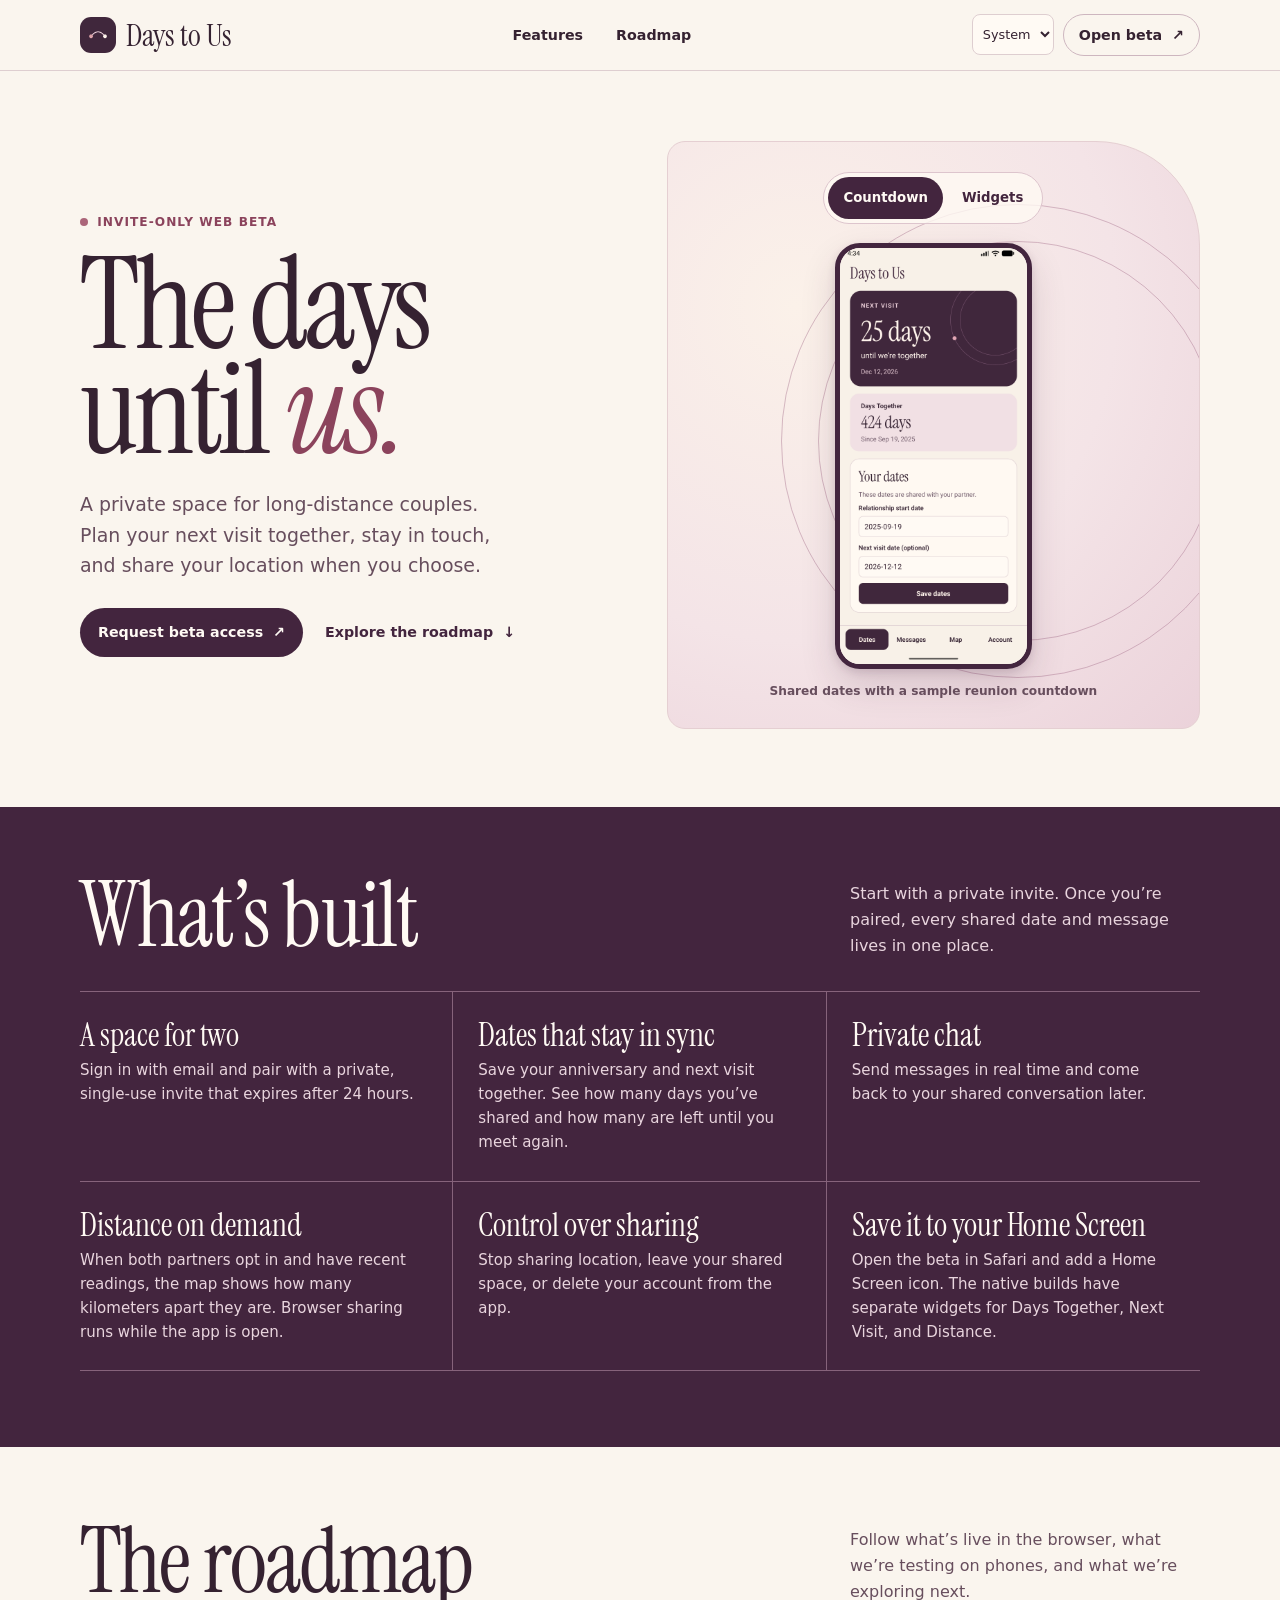
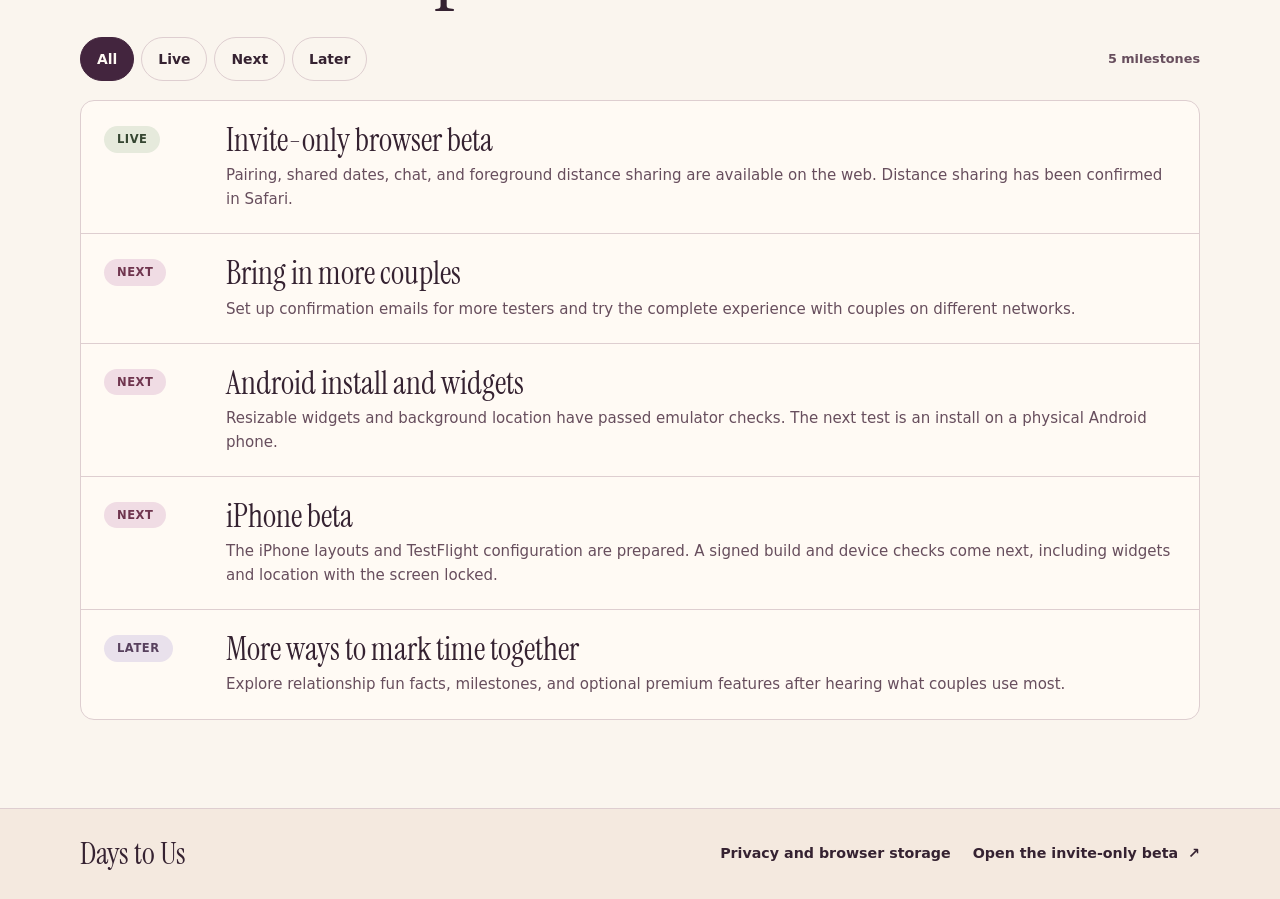
==== index.html @ bbaaae5e "Publish the Days to Us roadmap" ====
<!doctype html>
<html lang="en">
<head>
  <meta charset="utf-8">
  <meta http-equiv="Content-Security-Policy" content="default-src 'none'; script-src 'self'; style-src 'self'; img-src 'self'; font-src 'self'; base-uri 'none'; form-action 'none'">
  <meta name="referrer" content="no-referrer">
  <meta name="viewport" content="width=device-width, initial-scale=1">
  <meta name="description" content="Days to Us is a private space for long-distance couples. See what’s in the beta, what we’ve tested, and what comes next.">
  <meta name="theme-color" content="#faf5ee">
  <title>Days to Us · Project roadmap</title>
  <link rel="icon" href="assets/icon.png">
  <link rel="stylesheet" href="styles.css">
  <script src="roadmap.js" defer></script>
</head>
<body>
  <a class="skip-link" href="#main">Skip to content</a>
  <header class="site-header">
    <div class="shell site-header-inner">
      <a class="brand" href="#top"><img src="assets/icon.png" width="36" height="36" alt="">Days to Us</a>
      <nav aria-label="Main navigation">
        <a href="#built">Features</a>
        <a href="#roadmap">Roadmap</a>
      </nav>
      <div class="header-actions">
        <select class="appearance" aria-label="Appearance" hidden>
          <option value="system">System</option>
          <option value="light">Light</option>
          <option value="dark">Dark</option>
        </select>
        <a class="header-link" href="https://days-to-us-beta.pages.dev/">Open beta <span aria-hidden="true">↗</span></a>
      </div>
    </div>
  </header>

  <main id="main">
    <section class="hero shell" id="top" aria-labelledby="intro">
      <div class="hero-copy">
        <p class="eyebrow"><span class="live-dot" aria-hidden="true"></span> Invite-only web beta</p>
        <h1 id="intro">The days<br>until <em>us.</em></h1>
        <p class="intro">A private space for long-distance couples. Plan your next visit together, stay in touch, and share your location when you choose.</p>
        <div class="hero-links">
          <a class="button" href="mailto:yrntotstmmy2d7s@gmail.com?subject=Days%20to%20Us%20closed%20beta%20request&amp;body=Hi%20Days%20to%20Us%2C%0D%0A%0D%0AI'd%20like%20to%20request%20access%20to%20the%20closed%20beta.%0D%0A%0D%0ASign-up%20email%3A%0D%0APhone%20(iPhone%20or%20Android)%3A%0D%0A%0D%0AThanks!">Request beta access <span aria-hidden="true">↗</span></a>
          <a class="simple-link" href="#roadmap">Explore the roadmap <span aria-hidden="true">↓</span></a>
        </div>
      </div>
      <div class="hero-visual" role="region" aria-label="Product preview">
        <div class="rings" aria-hidden="true"><span></span><span></span></div>
        <div class="preview-controls" data-preview-controls role="group" aria-label="Choose a product preview" hidden>
          <button type="button" data-preview="countdown" aria-controls="preview-countdown" aria-pressed="true">Countdown</button>
          <button type="button" data-preview="widgets" aria-controls="preview-widgets" aria-pressed="false">Widgets</button>
        </div>
        <figure class="preview-panel" id="preview-countdown" data-preview-panel="countdown">
          <div class="phone">
            <img src="assets/countdown.png" alt="The Days to Us home screen with a 25-day reunion countdown, 424 days together, and shared date controls." width="1080" height="2400" fetchpriority="high">
          </div>
          <figcaption>Shared dates with a sample reunion countdown</figcaption>
        </figure>
        <figure class="preview-panel" id="preview-widgets" data-preview-panel="widgets" hidden>
          <div class="phone">
            <img src="assets/widgets.png" alt="Android Home Screen with compact Days Together and expanded Next Visit widgets, both showing sample dates." width="1080" height="2400" loading="lazy" decoding="async">
          </div>
          <figcaption>Resizable widgets in the Android development build</figcaption>
        </figure>
      </div>
    </section>

    <section class="built" id="built" aria-labelledby="built-title">
      <div class="shell">
        <div class="section-title">
          <h2 id="built-title">What’s built</h2>
          <p>Start with a private invite. Once you’re paired, every shared date and message lives in one place.</p>
        </div>
        <div class="feature-grid">
          <article><h3>A space for two</h3><p>Sign in with email and pair with a private, single-use invite that expires after 24 hours.</p></article>
          <article><h3>Dates that stay in sync</h3><p>Save your anniversary and next visit together. See how many days you’ve shared and how many are left until you meet again.</p></article>
          <article><h3>Private chat</h3><p>Send messages in real time and come back to your shared conversation later.</p></article>
          <article><h3>Distance on demand</h3><p>When both partners opt in and have recent readings, the map shows how many kilometers apart they are. Browser sharing runs while the app is open.</p></article>
          <article><h3>Control over sharing</h3><p>Stop sharing location, leave your shared space, or delete your account from the app.</p></article>
          <article><h3>Save it to your Home Screen</h3><p>Open the beta in Safari and add a Home Screen icon. The native builds have separate widgets for Days Together, Next Visit, and Distance.</p></article>
        </div>
      </div>
    </section>

    <section class="roadmap shell" id="roadmap" aria-labelledby="roadmap-title">
      <div class="section-title">
        <h2 id="roadmap-title">The roadmap</h2>
        <p>Follow what’s live in the browser, what we’re testing on phones, and what we’re exploring next.</p>
      </div>
      <div class="roadmap-toolbar">
        <div class="filters" role="group" aria-label="Filter roadmap" hidden>
          <button type="button" data-filter="all" aria-pressed="true">All</button>
          <button type="button" data-filter="live" aria-pressed="false">Live</button>
          <button type="button" data-filter="next" aria-pressed="false">Next</button>
          <button type="button" data-filter="later" aria-pressed="false">Later</button>
        </div>
        <p class="filter-count" role="status"></p>
      </div>
      <div class="roadmap-list">
        <article class="milestone" data-stage="live">
          <span class="stage stage-live">Live</span>
          <div><h3>Invite-only browser beta</h3><p>Pairing, shared dates, chat, and foreground distance sharing are available on the web. Distance sharing has been confirmed in Safari.</p></div>
        </article>
        <article class="milestone" data-stage="next">
          <span class="stage stage-next">Next</span>
          <div><h3>Bring in more couples</h3><p>Set up confirmation emails for more testers and try the complete experience with couples on different networks.</p></div>
        </article>
        <article class="milestone" data-stage="next">
          <span class="stage stage-next">Next</span>
          <div><h3>Android install and widgets</h3><p>Resizable widgets and background location have passed emulator checks. The next test is an install on a physical Android phone.</p></div>
        </article>
        <article class="milestone" data-stage="next">
          <span class="stage stage-next">Next</span>
          <div><h3>iPhone beta</h3><p>The iPhone layouts and TestFlight configuration are prepared. A signed build and device checks come next, including widgets and location with the screen locked.</p></div>
        </article>
        <article class="milestone" data-stage="later">
          <span class="stage stage-later">Later</span>
          <div><h3>More ways to mark time together</h3><p>Explore relationship fun facts, milestones, and optional premium features after hearing what couples use most.</p></div>
        </article>
      </div>
    </section>
  </main>

  <footer class="site-footer">
    <div class="shell footer-inner">
      <a class="brand" href="#top">Days to Us</a>
      <div class="footer-links">
        <a class="footer-beta" href="privacy.html">Privacy and browser storage</a>
        <a class="footer-beta" href="https://days-to-us-beta.pages.dev/">Open the invite-only beta <span aria-hidden="true">↗</span></a>
      </div>
    </div>
  </footer>
</body>
</html>
---- styles.css ----
@font-face {
  font-family: 'Instrument Serif';
  src: url('assets/instrument-serif.ttf') format('truetype');
  font-style: normal;
  font-display: swap;
}

@font-face {
  font-family: 'Instrument Serif';
  src: url('assets/instrument-serif-italic.ttf') format('truetype');
  font-style: italic;
  font-display: swap;
}

:root {
  color-scheme: light;
  --paper: #faf5ee;
  --light: #fffaf4;
  --ink: #352231;
  --plum: #43253e;
  --rose: #8b435c;
  --muted: #674e5d;
  --line: #deced0;
  --on-plum: #fffaf4;
  --display: 'Instrument Serif', Georgia, serif;
  background: var(--paper);
  color: var(--ink);
  font-family: Inter, system-ui, -apple-system, sans-serif;
  line-height: 1.6;
}

:root[data-theme='dark'] {
  color-scheme: dark;
  --paper: #17141c;
  --light: #211c28;
  --ink: #f3e8f2;
  --plum: #603d63;
  --rose: #e4a9c7;
  --muted: #c7b5cb;
  --line: #503f56;
}

* { box-sizing: border-box; }
html { scroll-behavior: smooth; }
body { margin: 0; }
section[id] { scroll-margin-top: 98px; }
img { display: block; max-width: 100%; }
a { color: inherit; }
button { font: inherit; }
[hidden] { display: none !important; }
:focus-visible { outline: 3px solid #a65b73; outline-offset: 4px; }
::selection { color: var(--plum); background: #edced9; }

.shell { width: min(1120px, calc(100% - 64px)); margin-inline: auto; }
.skip-link { position: fixed; top: 12px; left: 12px; transform: translateY(-160%); z-index: 3; background: var(--light); padding: 12px; }
.skip-link:focus { transform: none; }
.site-header { position: sticky; top: 0; z-index: 2; border-bottom: 1px solid var(--line); background: #faf5eef5; }
.site-header-inner { display: flex; align-items: center; justify-content: space-between; min-height: 70px; gap: 24px; }
.brand { display: inline-flex; gap: 10px; align-items: center; font: 31px/1 var(--display); text-decoration: none; white-space: nowrap; }
.brand img { border-radius: 11px; }
nav { display: flex; gap: 33px; }
nav a, .header-link, .simple-link, .footer-beta { font-size: .89rem; font-weight: 650; text-decoration: none; white-space: nowrap; }
nav a:hover, .simple-link:hover, .footer-beta:hover { text-decoration: underline; text-underline-offset: .25em; }
.header-link { border: 1px solid #cdb6bf; border-radius: 100px; padding: 9px 15px; }
.header-link:hover { background: #efe0e0; }
.header-actions { display: flex; gap: 9px; align-items: center; }
.appearance { font: inherit; color: var(--ink); background: var(--light); border: 1px solid var(--line); border-radius: 8px; font-size: .8rem; min-height: 41px; padding-inline: 6px; }
.header-link span, .footer-beta span, .hero-links span { margin-left: 5px; }

.hero { display: grid; grid-template-columns: 1fr 1.02fr; gap: clamp(30px, 5vw, 76px); align-items: center; padding-block: 70px 78px; }
.eyebrow { margin: 0 0 21px; color: var(--rose); font-size: .76rem; font-weight: 700; letter-spacing: .085em; text-transform: uppercase; }
.live-dot { display: inline-block; width: 8px; height: 8px; margin-right: 4px; border-radius: 50%; background: #ab6579; }
h1, h2, h3, p { margin-top: 0; }
h1, h2, h3 { font-family: var(--display); font-weight: 400; }
h1 { font-size: clamp(5rem, 10vw, 9.15rem); line-height: .82; letter-spacing: -.033em; margin-bottom: 26px; }
h1 em { color: var(--rose); font-weight: 400; }
.intro { max-width: 420px; color: var(--muted); font-size: clamp(1rem, 1.48vw, 1.24rem); margin-bottom: 28px; }
.hero-links { display: flex; flex-wrap: wrap; gap: 14px 22px; align-items: center; }
.button { display: inline-block; background: var(--plum); color: var(--light); padding: 13px 18px; border-radius: 100px; font-size: .89rem; font-weight: 650; text-decoration: none; transition: background-color 160ms ease; }
.button:hover { background: #603556; }
.simple-link { color: var(--plum); padding-block: 9px; }

.hero-visual {
  min-width: 0;
  min-height: 588px;
  position: relative;
  isolation: isolate;
  display: grid;
  place-items: center;
  align-content: center;
  gap: 19px;
  margin: 0;
  padding: 27px 16px 24px;
  overflow: hidden;
  border: 1px solid #e5cfd2;
  border-radius: 18px 104px 18px 18px;
  background: radial-gradient(ellipse at 24% 28%, #fbf1e9 0, #f4e4e7 56%, #ebd2da 100%);
}
.preview-controls { display: flex; flex-wrap: wrap; justify-content: center; gap: 4px; padding: 4px; border: 1px solid #ddc5cd; border-radius: 100px; background: #fffaf4c9; }
.preview-controls button { min-height: 42px; padding-inline: 15px; border: 0; border-radius: 100px; background: transparent; color: var(--plum); cursor: pointer; font-size: .83rem; font-weight: 650; transition: background-color 160ms ease; }
.preview-controls button[aria-pressed='true'] { color: var(--light); background: var(--plum); }
.preview-controls button:hover:not([aria-pressed='true']) { background: #f1e1e6; }
.preview-panel { display: grid; justify-items: center; gap: 13px; width: 100%; margin: 0; animation: preview-in 220ms ease-out; }
.phone { width: min(197px, 75%); border: 5px solid var(--plum); border-radius: 25px; overflow: hidden; background: var(--paper); box-shadow: 0 16px 35px #43253e29, 0 3px 8px #43253e25; }
.phone img { width: 100%; height: auto; }
.rings { position: absolute; width: 534px; aspect-ratio: 1; left: 66%; top: 51%; transform: translate(-50%,-50%); z-index: -1; pointer-events: none; }
.rings span { position: absolute; inset: 30px; border: 1px solid #a36c896b; border-radius: 50%; }
.rings span:nth-child(2) { inset: 67px; }
.rings::after { content: ''; position: absolute; left: 25%; bottom: 12%; width: 9px; height: 9px; border-radius: 50%; background: #99627b; }
figcaption { font-size: .76rem; font-weight: 600; color: var(--muted); text-align: center; }

@keyframes preview-in {
  from { opacity: 0; transform: translateY(5px); }
  to { opacity: 1; transform: none; }
}

.built { background: var(--plum); color: var(--light); padding-block: 66px 76px; }
.section-title { display: flex; justify-content: space-between; align-items: end; gap: 20px 32px; margin-bottom: 33px; }
.section-title h2 { margin-bottom: 0; font-size: clamp(3.6rem, 7vw, 6rem); line-height: .95; letter-spacing: -.02em; }
.section-title p { max-width: 350px; margin: 0; color: var(--muted); }
.built .section-title p, .feature-grid p { color: #e9d5de; }
.feature-grid { display: grid; grid-template-columns: repeat(3, 1fr); border: solid #86637b; border-width: 1px 0; }
.feature-grid article { padding: 26px 25px; }
.feature-grid article:not(:nth-child(3n)) { border-right: 1px solid #86637b; }
.feature-grid article:nth-child(n+4) { border-top: 1px solid #86637b; }
.feature-grid article:nth-child(3n+1) { padding-left: 0; }
.feature-grid h3, .milestone h3 { margin-bottom: 5px; font-size: 2rem; line-height: 1.1; }
.feature-grid p, .milestone p { margin-bottom: 0; font-size: .94rem; }

.roadmap { padding-block: 72px 88px; }
.roadmap-toolbar { display: flex; align-items: center; justify-content: space-between; flex-wrap: wrap; gap: 10px 16px; margin-bottom: 19px; }
.filters { display: flex; flex-wrap: wrap; align-items: center; gap: 7px; }
.filters button { min-height: 44px; min-width: 54px; border: 1px solid var(--line); border-radius: 100px; cursor: pointer; padding: 6px 16px; font-size: .87rem; font-weight: 650; color: var(--ink); background: transparent; transition: background-color 160ms ease; }
.filters button[aria-pressed='true'] { background: var(--plum); color: var(--light); border-color: var(--plum); }
.filters button:hover:not([aria-pressed='true']) { background: #f0e1e3; }
.filter-count { color: var(--muted); font-size: .8rem; font-weight: 600; margin: 0; }
.filter-count:empty { display: none; }
.roadmap-list { border: 1px solid var(--line); border-radius: 14px; background: var(--light); }
.milestone { display: grid; grid-template-columns: 104px 1fr; align-items: start; gap: 18px; padding: 22px 23px; }
.milestone:not([hidden]) ~ .milestone:not([hidden]) { border-top: 1px solid var(--line); }
.milestone p { color: var(--muted); }
.stage { justify-self: start; margin-top: 3px; padding: 4px 13px; border-radius: 100px; font-size: .72rem; font-weight: 750; letter-spacing: .045em; text-transform: uppercase; }
.stage-live { background: #e6eadc; color: #354631; }
.stage-next { background: #f0dce4; color: #6f354e; }
.stage-later { background: #e9e1ec; color: #58415e; }
.site-footer { border-top: 1px solid var(--line); background: #f4e9df; }
.footer-inner { display: flex; align-items: center; justify-content: space-between; min-height: 90px; gap: 16px; }
.footer-links { display: flex; align-items: center; flex-wrap: wrap; gap: 9px 22px; }
.policy { max-width: min(680px, calc(100% - 36px)); padding-block: 60px; }
.policy h1 { font-size: clamp(3rem, 9vw, 5rem); line-height: 1; }
.policy h2 { margin-top: 30px; margin-bottom: 5px; font-size: 2.05rem; }
.policy p { color: var(--muted); }

[data-theme='dark'] .site-header { background: #17141cf5; }
[data-theme='dark'] .header-link { border-color: var(--line); }
[data-theme='dark'] .header-link:hover,
[data-theme='dark'] .filters button:hover:not([aria-pressed='true']),
[data-theme='dark'] .preview-controls button:hover:not([aria-pressed='true']) { background: #35273d; }
[data-theme='dark'] .button,
[data-theme='dark'] .filters button[aria-pressed='true'],
[data-theme='dark'] .preview-controls button[aria-pressed='true'] { color: var(--on-plum); }
[data-theme='dark'] .simple-link,
[data-theme='dark'] .preview-controls button:not([aria-pressed='true']) { color: var(--ink); }
[data-theme='dark'] .hero-visual { border-color: var(--line); background: radial-gradient(ellipse at 24% 28%, #392a42, #2d2135 68%, #271e2e); }
[data-theme='dark'] .preview-controls { background: #211c28e8; border-color: var(--line); }
[data-theme='dark'] .rings span { border-color: #b184a060; }
[data-theme='dark'] .built { color: var(--ink); background: #261b2b; }
[data-theme='dark'] .site-footer { background: #211c28; }
[data-theme='dark'] .stage-live { color: #d3e7cb; background: #344337; }
[data-theme='dark'] .stage-next { color: #f3cbdf; background: #503447; }
[data-theme='dark'] .stage-later { color: #e3d6ed; background: #41344a; }

@media (max-width: 880px) {
  .hero-visual { min-height: 530px; }
  .phone { width: min(180px, 78%); }
  .hero { gap: 30px; }
}

@media (max-width: 660px) {
  .shell { width: calc(100% - 36px); }
  section[id] { scroll-margin-top: 80px; }
  .site-header-inner { min-height: 64px; gap: 12px; }
  .site-header .brand { font-size: 27px; gap: 7px; }
  .site-header .brand img { width: 29px; height: 29px; border-radius: 8px; }
  .site-header nav { display: none; }
  .header-actions { gap: 5px; }
  .header-link { padding-inline: 9px; }
  .header-link span { display: none; }
  .hero { grid-template-columns: 1fr; padding-block: 44px 52px; }
  h1 { font-size: clamp(4.7rem, 16vw, 6.7rem); }
  .hero-visual { min-height: 476px; padding-block: 19px; border-top-right-radius: 68px; }
  .phone { width: min(166px, 75%); }
  .section-title { flex-direction: column; align-items: start; }
  .built, .roadmap { padding-block: 52px; }
  .feature-grid { grid-template-columns: 1fr; }
  .feature-grid article, .feature-grid article:not(:nth-child(3n)), .feature-grid article:nth-child(3n+1) { padding: 20px 0; border-right: 0; }
  .feature-grid article + article { border-top: 1px solid #86637b; }
  .milestone { grid-template-columns: 61px 1fr; gap: 10px; padding: 17px 12px; }
  .stage { padding-inline: 8px; }
  .milestone h3 { font-size: 1.82rem; }
  .footer-inner { flex-wrap: wrap; padding-block: 22px; }
}

@media (prefers-reduced-motion: reduce) {
  html { scroll-behavior: auto; }
  .preview-panel { animation: none; }
  .button, .filters button, .preview-controls button { transition: none; }
}
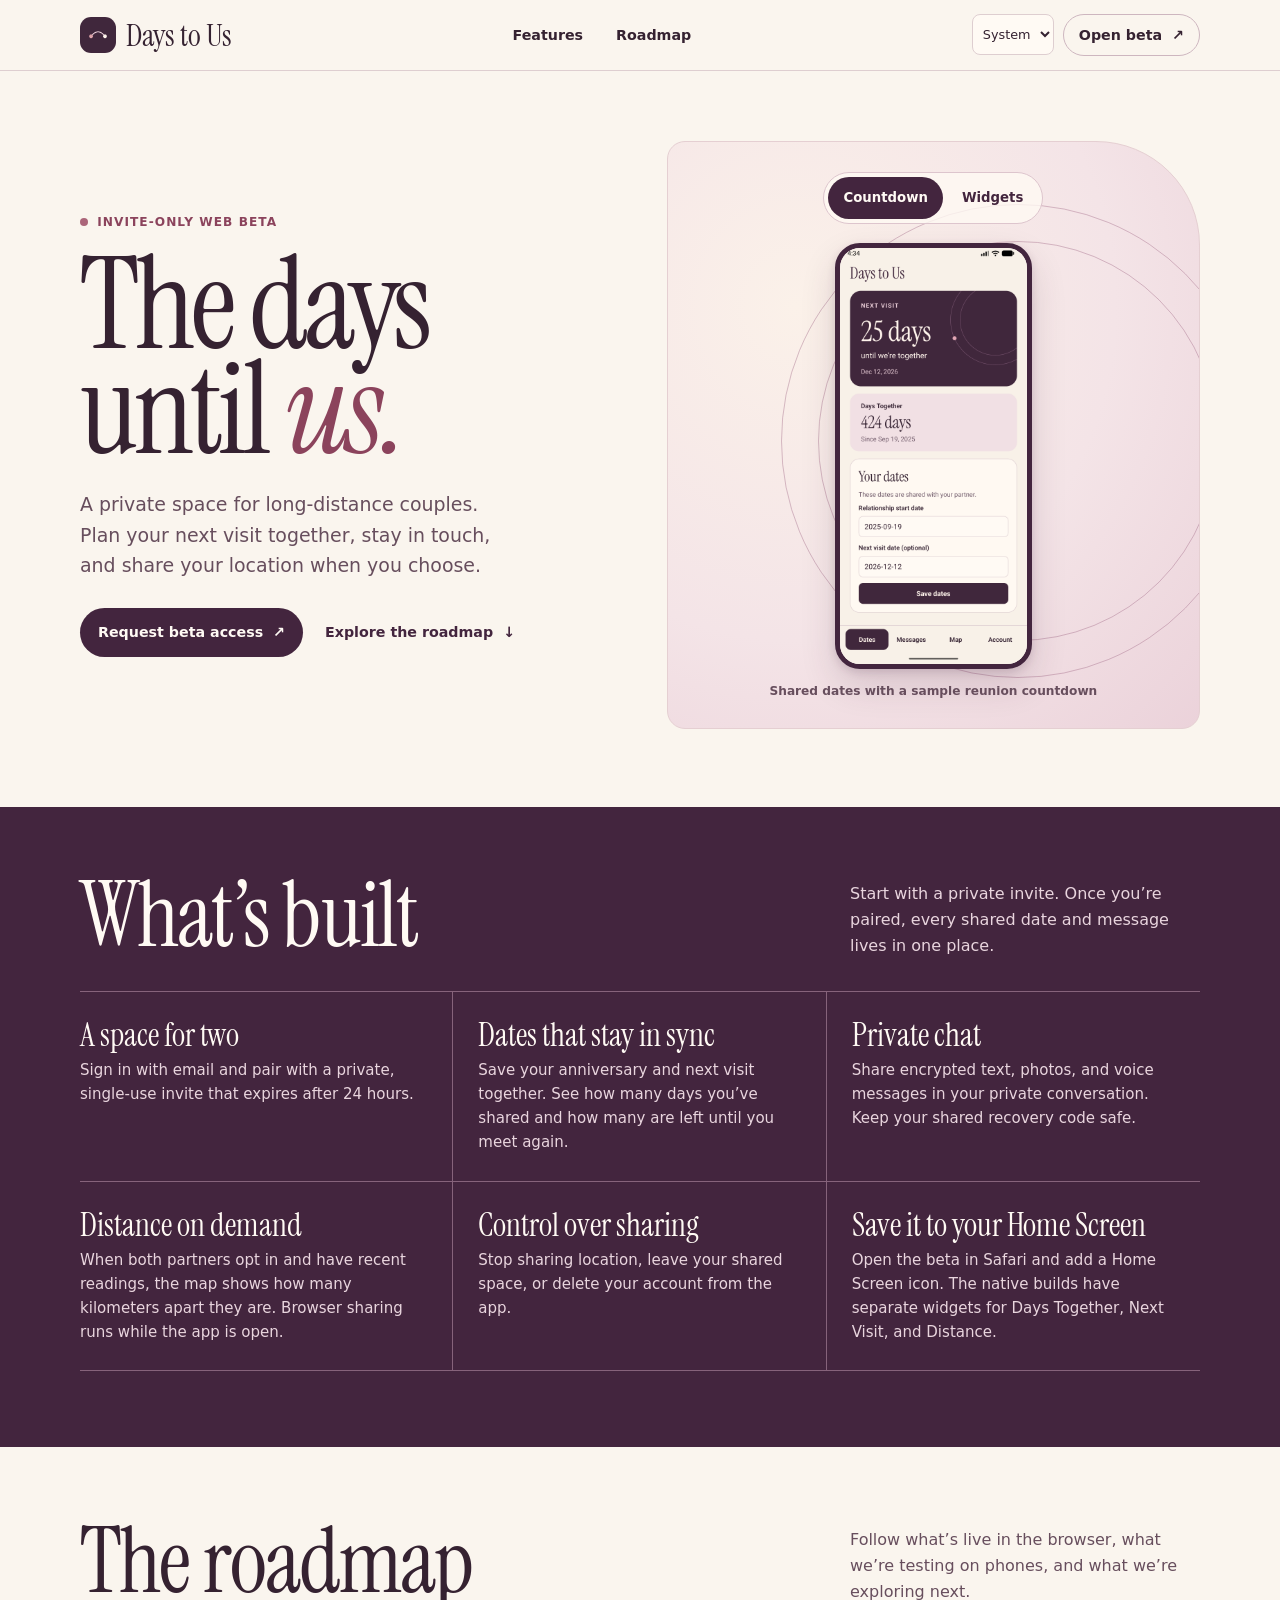
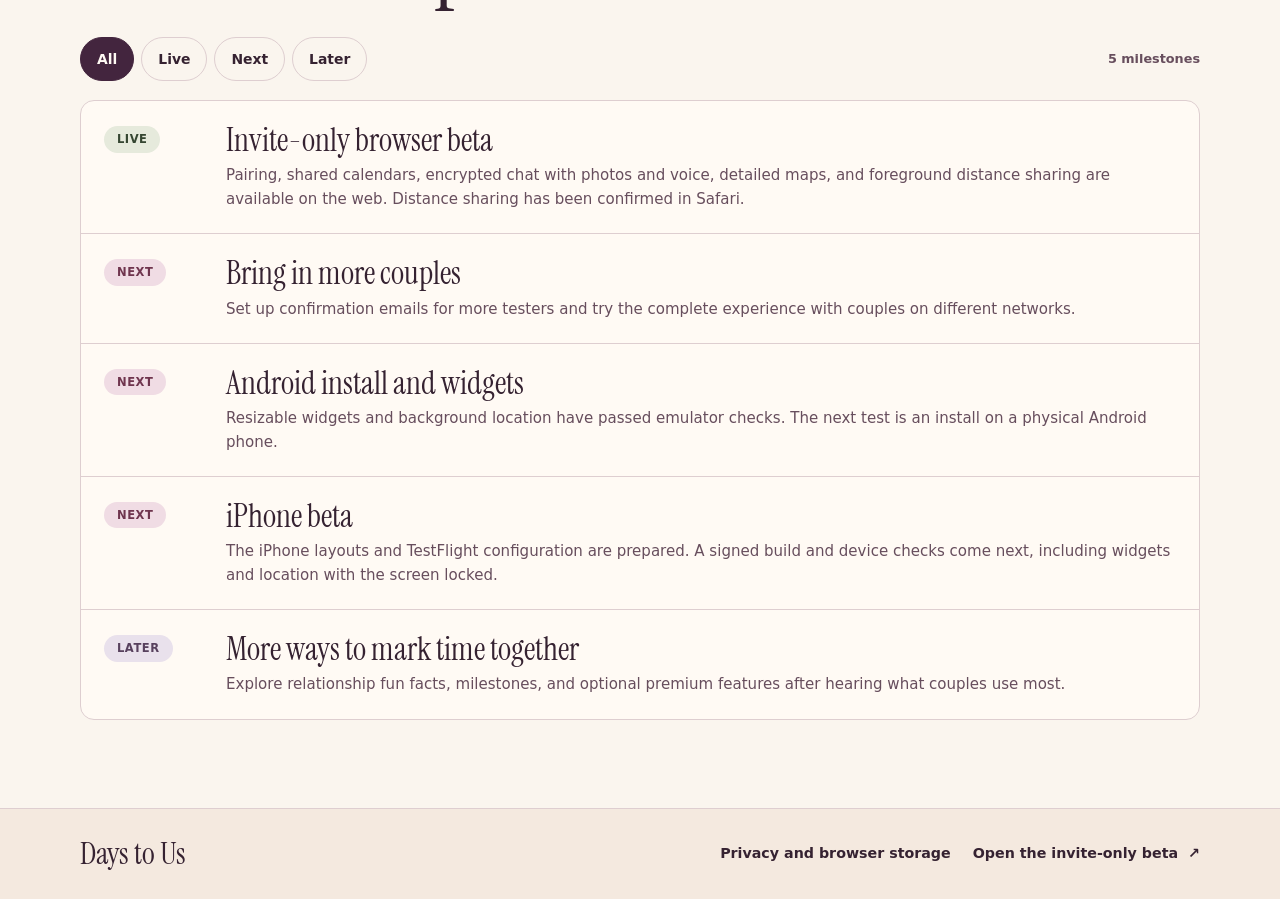
==== commit 34e32004: "Update beta features for secure media and shared calendars" ====
--- a/index.html
+++ b/index.html
@@ -73,7 +73,7 @@
         <div class="feature-grid">
           <article><h3>A space for two</h3><p>Sign in with email and pair with a private, single-use invite that expires after 24 hours.</p></article>
           <article><h3>Dates that stay in sync</h3><p>Save your anniversary and next visit together. See how many days you’ve shared and how many are left until you meet again.</p></article>
-          <article><h3>Private chat</h3><p>Send messages in real time and come back to your shared conversation later.</p></article>
+          <article><h3>Private chat</h3><p>Share encrypted text, photos, and voice messages in your private conversation. Keep your shared recovery code safe.</p></article>
           <article><h3>Distance on demand</h3><p>When both partners opt in and have recent readings, the map shows how many kilometers apart they are. Browser sharing runs while the app is open.</p></article>
           <article><h3>Control over sharing</h3><p>Stop sharing location, leave your shared space, or delete your account from the app.</p></article>
           <article><h3>Save it to your Home Screen</h3><p>Open the beta in Safari and add a Home Screen icon. The native builds have separate widgets for Days Together, Next Visit, and Distance.</p></article>
@@ -98,7 +98,7 @@
       <div class="roadmap-list">
         <article class="milestone" data-stage="live">
           <span class="stage stage-live">Live</span>
-          <div><h3>Invite-only browser beta</h3><p>Pairing, shared dates, chat, and foreground distance sharing are available on the web. Distance sharing has been confirmed in Safari.</p></div>
+          <div><h3>Invite-only browser beta</h3><p>Pairing, shared calendars, encrypted chat with photos and voice, detailed maps, and foreground distance sharing are available on the web. Distance sharing has been confirmed in Safari.</p></div>
         </article>
         <article class="milestone" data-stage="next">
           <span class="stage stage-next">Next</span>
